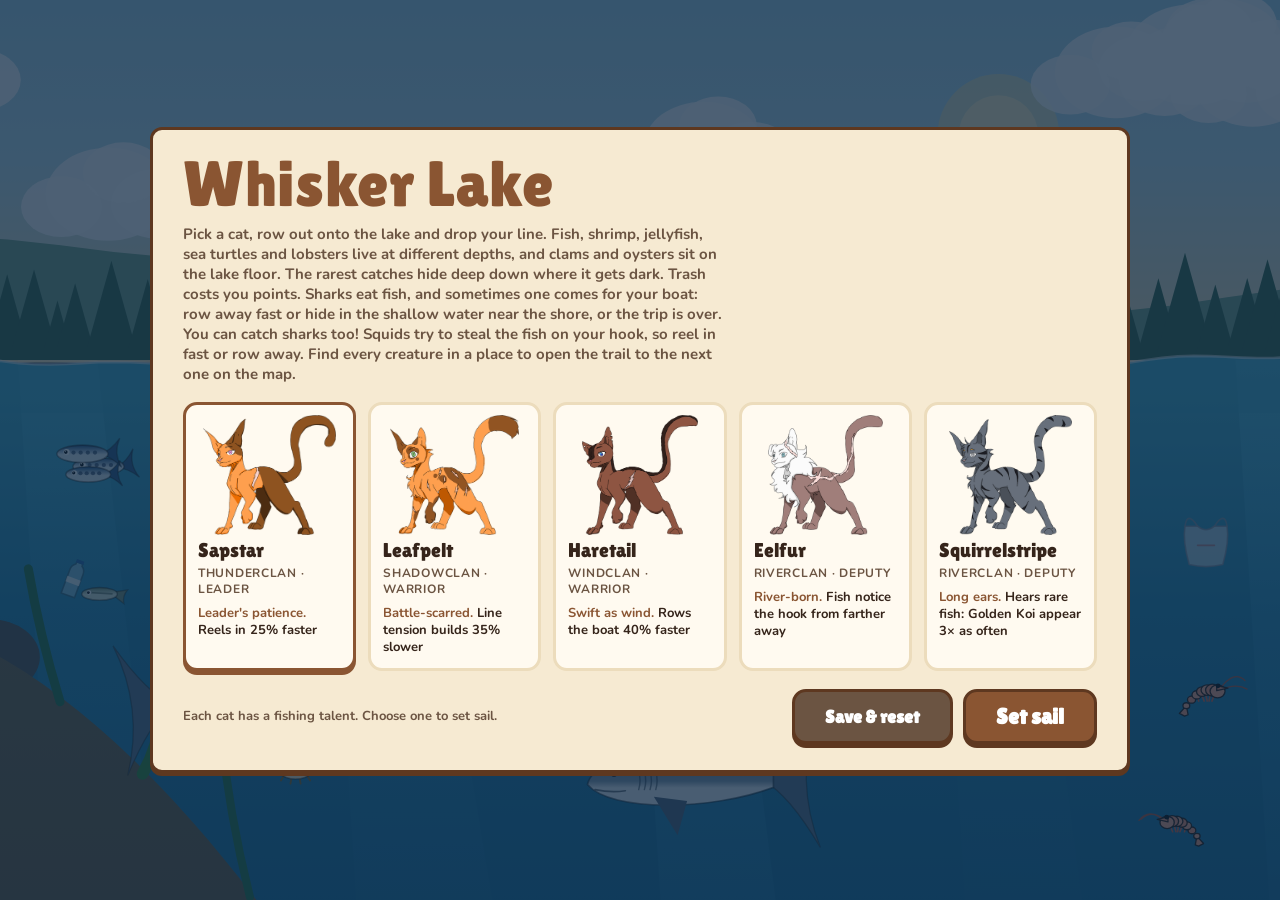
==== index.html @ 0ad55c44 "Add files via upload" ====
<!doctype html>
<html lang="en">
<head>
<meta charset="utf-8">
<meta name="viewport" content="width=device-width,initial-scale=1,viewport-fit=cover">
<title>Whisker Lake</title>
<link rel="preconnect" href="https://fonts.googleapis.com">
<link rel="stylesheet" href="https://fonts.googleapis.com/css2?family=Lilita+One&family=Nunito:wght@600;700;800&display=swap">
<link rel="stylesheet" href="styles.css?v=2026-10-06b">
</head>
<body>
<div id="app">
  <canvas id="cv" aria-label="Fishing lake"></canvas>

  <div id="hud" hidden>
    <div class="hud-left plate"><img id="hudCat" alt=""><div><b id="hudName">Cat</b><span id="hudPerk"></span></div></div>
    <div class="hud-right">
      <div class="stat plate"><small>Score</small><b id="score">0</b></div>
      <div class="stat plate"><small>Depth</small><b id="depth">0 m</b></div>
      <button class="hbtn plate" id="mapBtn">Map</button>
      <button class="hbtn plate" id="dexBtn">Fish log <span id="dexCount">0/15</span></button>
      <button class="hbtn plate" id="saveBtn">Menu</button>
    </div>
  </div>

  <div id="fight" class="plate" hidden>
    <div class="fight-label"><span id="fightName">Fish</span><span id="fightState">Reel!</span></div>
    <div class="bar"><i id="tensionFill"></i></div>
  </div>

  <div id="help" hidden><kbd>←</kbd><kbd>→</kbd> row the boat · <kbd>↓</kbd> drop line · <kbd>↑</kbd> or <kbd>Space</kbd> reel in · reel when the fish is tired, wait when it thrashes · steer clear of trash · <span id="helpArea"></span></div>

  <div id="touch" hidden>
    <div class="grp"><button data-k="left" aria-label="Row left">◀</button><button data-k="right" aria-label="Row right">▶</button></div>
    <div class="grp"><button data-k="down">Drop</button><button data-k="up">Reel</button></div>
  </div>

  <div id="toast"></div>
  <div id="catchCard" class="plate" hidden></div>

  <div id="select" class="screen">
    <div class="sheet plate">
      <h1>Whisker Lake</h1>
      <p class="lede">Pick a cat, row out onto the lake and drop your line. Fish, shrimp, jellyfish, sea turtles and lobsters live at different depths, and clams and oysters sit on the lake floor. The rarest catches hide deep down where it gets dark. Trash costs you points. Sharks eat fish, and sometimes one comes for your boat: row away fast or hide in the shallow water near the shore, or the trip is over. You can catch sharks too! Squids try to steal the fish on your hook, so reel in fast or row away. Find every creature in a place to open the trail to the next one on the map.</p>
      <div class="cats" id="cats"></div>
      <div class="row">
        <p id="pickNote">Each cat has a fishing talent. Choose one to set sail.</p>
        <div style="display:flex;gap:10px;flex-wrap:wrap"><button class="go" id="selSaveBtn" style="background:var(--ink-soft);font-size:18px">Save &amp; reset</button><button class="go" id="startBtn">Set sail</button></div>
      </div>
    </div>
  </div>

  <div id="over" class="screen" hidden>
    <div class="sheet plate" style="width:min(520px,100%);text-align:center">
      <h2 style="font-size:40px" id="overTitle">Chomp!</h2>
      <p class="lede" id="overText" style="margin-inline:auto"></p>
      <div class="row" style="justify-content:center">
        <button class="go" id="againBtn">Try again</button>
        <button class="go" id="overCatBtn" style="background:var(--ink-soft)">Pick a cat</button>
      </div>
    </div>
  </div>

  <div id="saves" class="screen" hidden>
    <div class="sheet plate" style="width:min(620px,100%)">
      <div class="dexhead"><h2>Menu</h2><button class="go" id="savesClose" style="font-size:18px;padding:8px 20px">Back</button></div>
      <div class="saverow" style="flex-wrap:wrap;margin-top:10px"><button class="go small" id="soundBtn">Sound on</button><button class="go small" id="musicBtn">Music on</button><button class="go small" id="catBtn" style="background:var(--ink-soft)">Switch cat</button></div>
      <p class="lede" style="margin-bottom:10px">Your progress saves by itself on this device: your fish log, best score, this trip's score and your cat. Come back any time and keep fishing.</p>
      <h3 class="junkhead" style="margin-top:8px">Save code</h3>
      <p style="margin:4px 0 8px;font-size:13px;color:var(--ink-soft)">Copy this code to keep a backup or to move your progress to another phone or computer.</p>
      <div class="saverow"><input id="saveCode" readonly aria-label="Your save code"><button class="go small" id="copyBtn">Copy</button></div>
      <h3 class="junkhead">Load a save code</h3>
      <p style="margin:4px 0 8px;font-size:13px;color:var(--ink-soft)">Paste a code from another device. It replaces the progress on this device.</p>
      <div class="saverow"><input id="loadCode" placeholder="WL1-…" aria-label="Save code to load" autocomplete="off" spellcheck="false"><button class="go small" id="loadBtn">Load</button></div>
      <p id="saveMsg" role="status" style="min-height:20px;margin:8px 0 0;font-size:14px"></p>
      <h3 class="junkhead">Start over</h3>
      <div class="saverow" style="flex-wrap:wrap">
        <button class="go small" id="restartBtn" style="background:var(--ink-soft)">Restart trip</button>
        <button class="go small" id="resetBtn" style="background:var(--bad)">Reset everything</button>
      </div>
      <p style="margin:6px 0 0;font-size:13px;color:var(--ink-soft)"><b>Restart trip</b> sets this trip's score back to 0 and keeps your fish log and best score. <b>Reset everything</b> erases all progress on this device.</p>
    </div>
  </div>

  <div id="map" class="screen" hidden>
    <div class="sheet plate" style="width:min(980px,100%)">
      <div class="dexhead"><h2>Map</h2><button class="go" id="mapClose" style="font-size:18px;padding:8px 20px">Back</button></div>
      <div class="mapwrap" id="mapWrap"><img id="mapImg" alt="Map of Whiskers Lake and the rivers, lakes and cave around it"><svg id="mapPath" viewBox="0 0 100 75" preserveAspectRatio="none" aria-hidden="true"></svg></div>
      <div class="mapinfo"><div><b id="mapName"></b><p id="mapText"></p></div><button class="go" id="mapGo">Travel here</button></div>
    </div>
  </div>

  <div id="win" class="screen" hidden>
    <div class="sheet plate" style="width:min(560px,100%);text-align:center">
      <h2 style="font-size:40px">Legend of the lakes!</h2>
      <p class="lede" id="winText" style="margin-inline:auto"></p>
      <button class="go" id="winBtn">Keep fishing</button>
    </div>
  </div>

  <div id="dex" class="screen" hidden>
    <div class="sheet plate">
      <div class="dexhead"><h2>Fish log</h2><button class="go" id="dexClose" style="font-size:18px;padding:8px 20px">Back to the lake</button></div>
      <p class="lede" id="dexSummary" style="margin-bottom:0"></p>
      <div id="dexGrid"></div>
      <h3 class="junkhead">Trash in the lake <span>Avoid it: each piece costs points</span></h3>
      <div class="dexgrid" id="junkGrid"></div>
    </div>
  </div>
</div>

<!-- When you upload changed files, change the version (both places) so browsers fetch the new ones -->
<script src="js/loader.js?v=2026-10-06b"></script>
</body>
</html>
---- styles.css ----
/* Layout: full-screen canvas lake; parchment-and-wood UI panels float over it. Single storybook look (one theme by design). */
:root{
  --parchment:#f6ead2; --parchment-2:#ecdcbc; --ink:#35241a; --ink-soft:#6b5442;
  --wood:#8a5532; --wood-dark:#5e3820; --lake:#1f6f99; --deep:#0a2440;
  --good:#3f9b5a; --warn:#e2a020; --bad:#d2483a;
  --display:"Lilita One","Trebuchet MS",system-ui,sans-serif;
  --body:"Nunito",system-ui,-apple-system,"Segoe UI",sans-serif;
  color-scheme:light;
}
html{height:100%;box-sizing:border-box}
*,*::before,*::after{box-sizing:inherit}
body{height:100%;margin:0;overflow:hidden;background:var(--deep);color:var(--ink);font-family:var(--body);font-weight:700}
#app{position:relative;width:100%;height:100%;overflow:hidden;user-select:none;-webkit-user-select:none;touch-action:none}
canvas{display:block;width:100%;height:100%}
[hidden]{display:none!important}
button{font:inherit;cursor:pointer}
button:focus-visible{outline:3px solid #ffd76a;outline-offset:2px}

/* HUD */
#hud{position:absolute;inset:0 0 auto 0;display:flex;flex-wrap:wrap;gap:8px;align-items:flex-start;justify-content:space-between;padding:10px 12px;pointer-events:none}
#hud>*{pointer-events:auto}
.plate{background:var(--parchment);border:3px solid var(--wood-dark);border-radius:12px;box-shadow:0 3px 0 var(--wood-dark)}
.hud-left{display:flex;align-items:center;gap:8px;padding:4px 12px 4px 4px}
.hud-left img{width:52px;height:46px;object-fit:contain}
.hud-left b{display:block;font-family:var(--display);font-weight:400;font-size:18px;line-height:1}
.hud-left span{font-size:12px;color:var(--ink-soft)}
.hud-right{display:flex;gap:6px;align-items:stretch;flex-wrap:wrap;justify-content:flex-end}
.stat{padding:3px 12px;text-align:center;min-width:72px}
.stat small{display:block;font-size:11px;letter-spacing:.06em;text-transform:uppercase;color:var(--ink-soft)}
.stat b{font-family:var(--display);font-weight:400;font-size:20px;font-variant-numeric:tabular-nums}
.hbtn{padding:4px 12px;color:var(--ink);font-size:13px}
.hbtn:hover{background:var(--parchment-2)}
#fight{position:absolute;left:50%;bottom:calc(64px + env(safe-area-inset-bottom,0px));transform:translateX(-50%);width:min(340px,86vw);padding:8px 12px;pointer-events:none}
.fight-label{display:flex;justify-content:space-between;gap:8px;font-size:13px;margin-bottom:6px}
#fightName{font-family:var(--display);font-weight:400;font-size:16px}
#fightState{font-weight:800}
.bar{height:14px;border-radius:8px;background:#d9c7a3;border:2px solid var(--wood-dark);overflow:hidden}
.bar i{display:block;height:100%;width:0;background:var(--good);transition:background .15s}
#help{position:absolute;left:12px;bottom:12px;padding:6px 12px;font-size:12px;color:var(--ink-soft);background:rgba(246,234,210,.85);border-radius:10px;pointer-events:none}
#help kbd{font-family:var(--body);background:var(--parchment-2);border:1px solid var(--ink-soft);border-radius:4px;padding:0 5px;color:var(--ink)}

/* touch */
#touch{position:absolute;inset:auto 0 0 0;display:none;justify-content:space-between;padding:0 14px calc(14px + env(safe-area-inset-bottom,0px));pointer-events:none}
#touch .grp{display:flex;gap:10px;pointer-events:auto}
#touch button{width:68px;height:62px;border-radius:16px;background:rgba(246,234,210,.9);border:3px solid var(--wood-dark);color:var(--ink);font-family:var(--display);font-size:15px;box-shadow:0 3px 0 var(--wood-dark)}
#touch button.on{transform:translateY(2px);box-shadow:0 1px 0 var(--wood-dark);background:var(--parchment-2)}
@media (pointer:coarse){#touch{display:flex}#help{display:none}#fight{bottom:calc(92px + env(safe-area-inset-bottom,0px))}}

/* toast + catch card */
#toast{position:absolute;left:50%;top:40%;transform:translate(-50%,-50%);font-family:var(--display);font-size:clamp(22px,4vw,34px);color:#fff;text-shadow:0 3px 0 var(--wood-dark),0 0 12px rgba(0,0,0,.4);pointer-events:none;opacity:0;transition:opacity .25s;text-align:center;white-space:nowrap}
#toast.show{opacity:1}
#catchCard{position:absolute;right:14px;top:84px;width:220px;padding:10px 12px 12px;text-align:center;pointer-events:none;animation:pop .35s ease-out}
#catchCard canvas{width:180px;height:90px;margin:0 auto}
#catchCard .new{display:inline-block;background:var(--bad);color:#fff;border-radius:6px;padding:1px 8px;font-size:12px;letter-spacing:.06em;text-transform:uppercase}
#catchCard h3{margin:2px 0 0;font-family:var(--display);font-weight:400;font-size:22px}
#catchCard p{margin:2px 0 0;font-size:13px;color:var(--ink-soft)}
@keyframes pop{from{transform:scale(.7);opacity:0}to{transform:scale(1);opacity:1}}

/* screens */
.screen{position:absolute;inset:0;overflow:auto;background:rgba(10,36,64,.72);padding-block:24px;padding-inline:16px;display:flex;justify-content:center;align-items:flex-start}
.sheet{width:min(980px,100%);margin:auto 0;padding:22px clamp(14px,3vw,30px) 26px}
.sheet h1{margin:0;font-family:var(--display);font-weight:400;font-size:clamp(38px,7vw,64px);line-height:1;color:var(--wood);text-wrap:balance;letter-spacing:.01em}
.sheet h2{margin:0;font-family:var(--display);font-weight:400;font-size:28px;color:var(--wood)}
.lede{margin:8px 0 18px;color:var(--ink-soft);max-width:60ch;font-size:15px}
.cats{display:grid;grid-template-columns:repeat(auto-fill,minmax(160px,1fr));gap:12px}
.catcard{display:flex;flex-direction:column;gap:4px;text-align:left;padding:10px 12px 12px;background:#fffaf0;border:3px solid var(--parchment-2);border-radius:14px;color:var(--ink);transition:transform .12s,border-color .12s}
.catcard:hover{transform:translateY(-3px)}
.catcard[aria-pressed="true"]{border-color:var(--wood);box-shadow:0 4px 0 var(--wood)}
.catcard img{width:100%;height:120px;object-fit:contain}
.catcard b{font-family:var(--display);font-weight:400;font-size:20px;line-height:1.1}
.catcard .clan{font-size:12px;letter-spacing:.06em;text-transform:uppercase;color:var(--ink-soft)}
.catcard .perk{margin-top:4px;font-size:13px;line-height:1.3}
.catcard .perk em{font-style:normal;color:var(--wood)}
.row{display:flex;flex-wrap:wrap;gap:12px;align-items:center;justify-content:space-between;margin-top:18px}
.row p{margin:0;font-size:13px;color:var(--ink-soft);max-width:52ch}
.go{padding:12px 30px;font-family:var(--display);font-size:22px;color:#fff;background:var(--wood);border:3px solid var(--wood-dark);border-radius:14px;box-shadow:0 4px 0 var(--wood-dark)}
.go:active{transform:translateY(2px);box-shadow:0 2px 0 var(--wood-dark)}
.dexgrid{display:grid;grid-template-columns:repeat(auto-fill,minmax(150px,1fr));gap:10px;margin-top:14px}
.dexitem{background:#fffaf0;border:2px solid var(--parchment-2);border-radius:12px;padding:8px 10px;font-size:13px}
.dexitem canvas{width:100%;height:64px;display:block}
.dexitem b{display:block;font-family:var(--display);font-weight:400;font-size:17px}
.dexitem span{color:var(--ink-soft);font-variant-numeric:tabular-nums}
.junkhead{margin:22px 0 0;font-family:var(--display);font-weight:400;font-size:20px;color:var(--ink-soft);display:flex;flex-wrap:wrap;gap:4px 10px;align-items:baseline}
.junkhead span{font-family:var(--body);font-size:13px;font-weight:700}
.dexitem.trash{background:#f1ece2}
.mapwrap{position:relative;margin-top:12px;border-radius:12px;overflow:hidden;border:3px solid var(--wood-dark);aspect-ratio:4/3;background:#3d6b4f}
.mapwrap img{width:100%;height:100%;display:block;object-fit:cover}
.mapwrap svg{position:absolute;inset:0;width:100%;height:100%;pointer-events:none}
.pin{position:absolute;transform:translate(-50%,-50%);width:44px;height:44px;border-radius:50%;border:3px solid var(--wood-dark);background:var(--parchment);font-family:var(--display);font-size:20px;color:var(--ink);display:grid;place-items:center;box-shadow:0 3px 0 var(--wood-dark);padding:0}
.pin.locked{background:#a89d8c;color:#5a4f42}
.pin.locked::before{content:'';position:absolute;right:-6px;top:-6px;width:16px;height:16px;border-radius:4px;background:var(--wood-dark)}
.pin.done{background:#ffd76a}
.pin.here::after{content:'';position:absolute;inset:-10px;border-radius:50%;border:3px solid #fff;animation:ping 1.4s ease-out infinite}
.pin[aria-pressed="true"]{outline:4px solid #fff;outline-offset:2px}
@media (max-width:600px){.pin{width:30px;height:30px;font-size:15px;border-width:2px}}
@keyframes ping{from{transform:scale(.8);opacity:1}to{transform:scale(1.35);opacity:0}}
.mapinfo{display:flex;gap:12px;align-items:center;justify-content:space-between;margin-top:12px;flex-wrap:wrap}
.mapinfo b{font-family:var(--display);font-weight:400;font-size:22px}
.mapinfo p{margin:2px 0 0;font-size:14px;color:var(--ink-soft);max-width:62ch}
.go:disabled{opacity:.55;cursor:default}
.hbtn.new{background:#ffd76a;animation:pulse 1.2s ease-in-out infinite}
@keyframes pulse{50%{transform:scale(1.08)}}
.saverow{display:flex;gap:8px;align-items:center}
.saverow input{flex:1;min-width:0;font:600 14px var(--body);padding:10px 12px;border:2px solid var(--wood-dark);border-radius:10px;background:#fffaf0;color:var(--ink)}
.go.small{font-size:17px;padding:8px 16px}
.dexhead{display:flex;justify-content:space-between;align-items:center;gap:10px;flex-wrap:wrap}
@media (prefers-reduced-motion:reduce){*{animation:none!important;transition:none!important}}
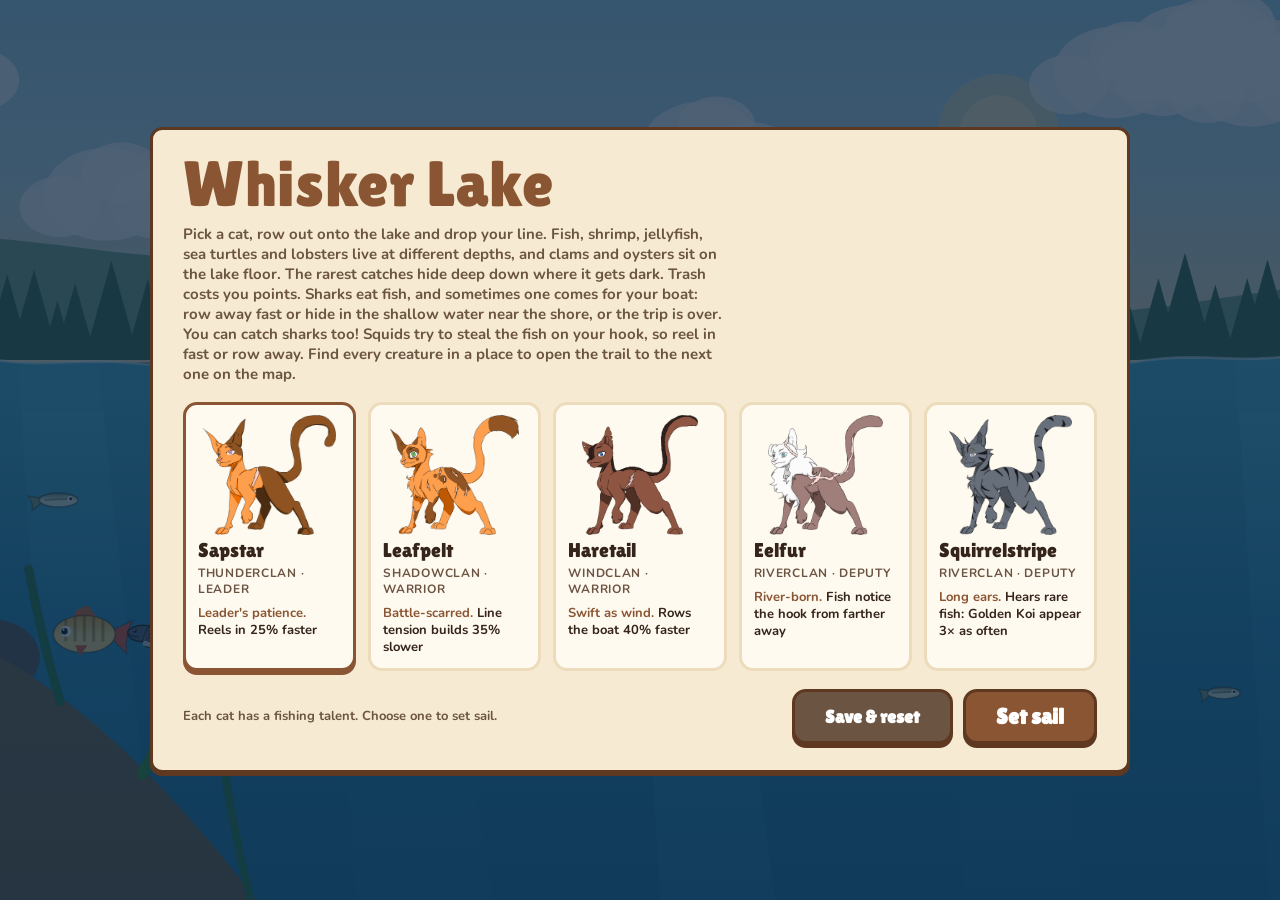
==== commit 9b223a58: "Add files via upload" ====
--- a/index.html
+++ b/index.html
@@ -6,7 +6,7 @@
 <title>Whisker Lake</title>
 <link rel="preconnect" href="https://fonts.googleapis.com">
 <link rel="stylesheet" href="https://fonts.googleapis.com/css2?family=Lilita+One&family=Nunito:wght@600;700;800&display=swap">
-<link rel="stylesheet" href="styles.css?v=2026-10-06b">
+<link rel="stylesheet" href="styles.css?v=2026-10-06e">
 </head>
 <body>
 <div id="app">
@@ -110,6 +110,6 @@
 </div>
 
 <!-- When you upload changed files, change the version (both places) so browsers fetch the new ones -->
-<script src="js/loader.js?v=2026-10-06b"></script>
+<script src="js/loader.js?v=2026-10-06e"></script>
 </body>
 </html>
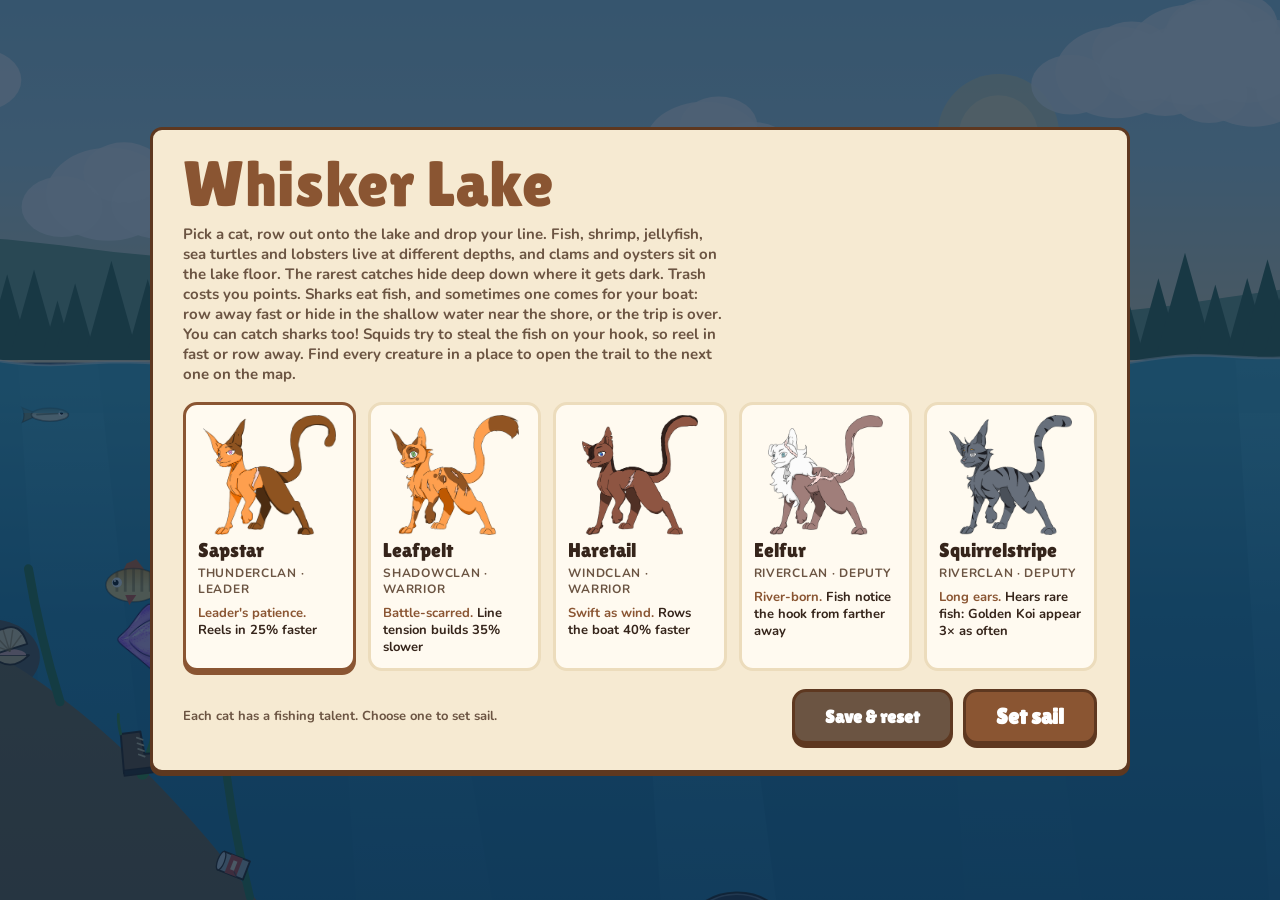
==== commit 4b288edd: "Add files via upload" ====
--- a/index.html
+++ b/index.html
@@ -6,7 +6,7 @@
 <title>Whisker Lake</title>
 <link rel="preconnect" href="https://fonts.googleapis.com">
 <link rel="stylesheet" href="https://fonts.googleapis.com/css2?family=Lilita+One&family=Nunito:wght@600;700;800&display=swap">
-<link rel="stylesheet" href="styles.css?v=2026-10-06e">
+<link rel="stylesheet" href="styles.css?v=2026-10-06g">
 </head>
 <body>
 <div id="app">
@@ -35,6 +35,7 @@
     <div class="grp"><button data-k="down">Drop</button><button data-k="up">Reel</button></div>
   </div>
 
+  <button id="bustBtn" class="go" hidden>Bust rock</button>
   <div id="toast"></div>
   <div id="catchCard" class="plate" hidden></div>
 
@@ -110,6 +111,6 @@
 </div>
 
 <!-- When you upload changed files, change the version (both places) so browsers fetch the new ones -->
-<script src="js/loader.js?v=2026-10-06e"></script>
+<script src="js/loader.js?v=2026-10-06g"></script>
 </body>
 </html>
--- a/styles.css
+++ b/styles.css
@@ -105,3 +105,9 @@
 .go.small{font-size:17px;padding:8px 16px}
 .dexhead{display:flex;justify-content:space-between;align-items:center;gap:10px;flex-wrap:wrap}
 @media (prefers-reduced-motion:reduce){*{animation:none!important;transition:none!important}}
+
+/* rock-buster button (the Luminous Cave) */
+#bustBtn{position:absolute;left:50%;transform:translateX(-50%);bottom:64px;z-index:6;font-size:20px;padding:10px 26px;background:#7a5cc8;box-shadow:0 0 0 3px rgba(255,255,255,.35),0 6px 18px rgba(0,0,0,.35);animation:bustPulse 1.2s ease-in-out infinite}
+#bustBtn[hidden]{display:none}
+@keyframes bustPulse{50%{box-shadow:0 0 0 6px rgba(190,170,255,.45),0 6px 18px rgba(0,0,0,.35)}}
+@media (pointer:coarse){#bustBtn{bottom:calc(92px + env(safe-area-inset-bottom,0px))}}
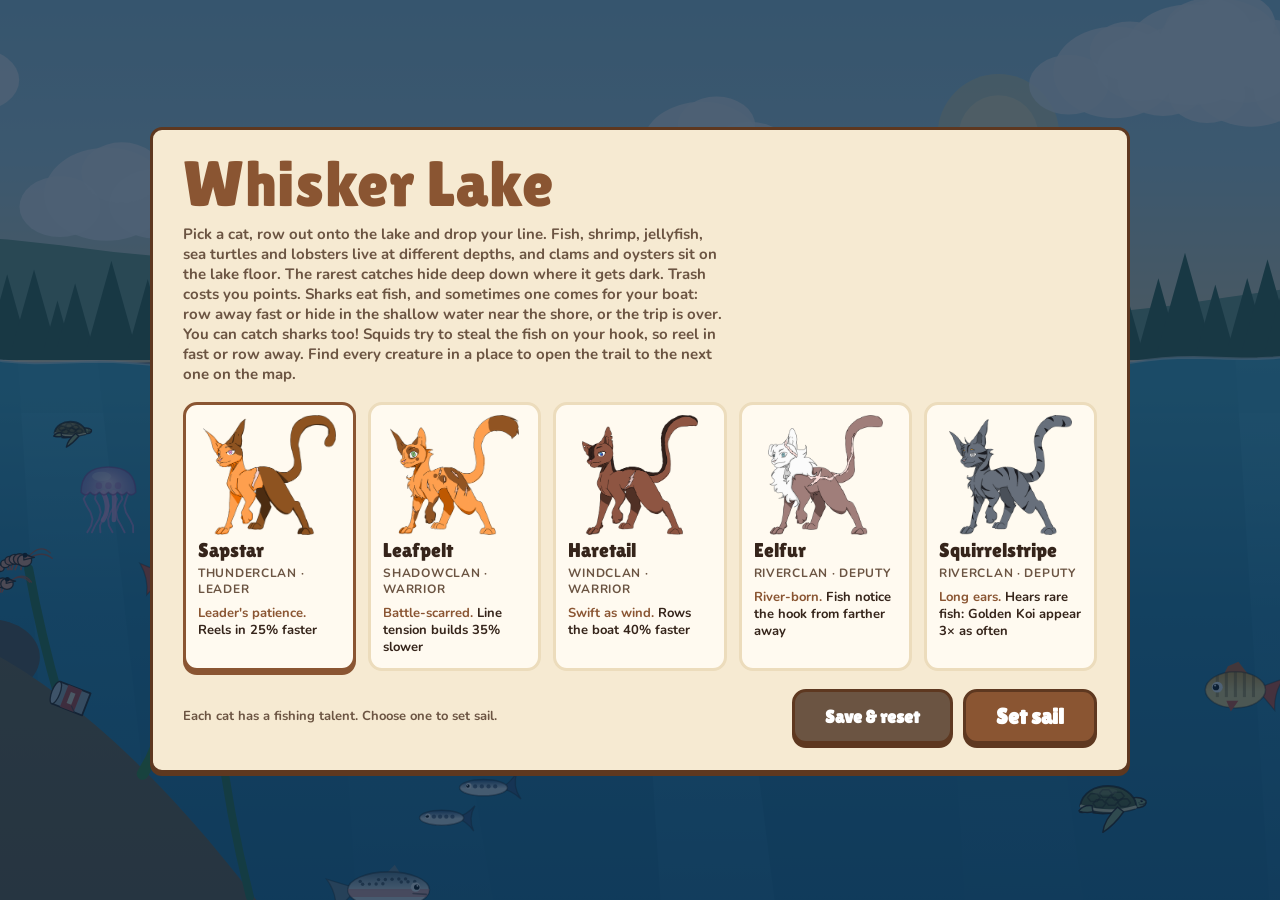
==== commit bdd465dd: "Add files via upload" ====
--- a/index.html
+++ b/index.html
@@ -6,7 +6,7 @@
 <title>Whisker Lake</title>
 <link rel="preconnect" href="https://fonts.googleapis.com">
 <link rel="stylesheet" href="https://fonts.googleapis.com/css2?family=Lilita+One&family=Nunito:wght@600;700;800&display=swap">
-<link rel="stylesheet" href="styles.css?v=2026-10-06g">
+<link rel="stylesheet" href="styles.css?v=2026-10-06h">
 </head>
 <body>
 <div id="app">
@@ -111,6 +111,6 @@
 </div>
 
 <!-- When you upload changed files, change the version (both places) so browsers fetch the new ones -->
-<script src="js/loader.js?v=2026-10-06g"></script>
+<script src="js/loader.js?v=2026-10-06h"></script>
 </body>
 </html>
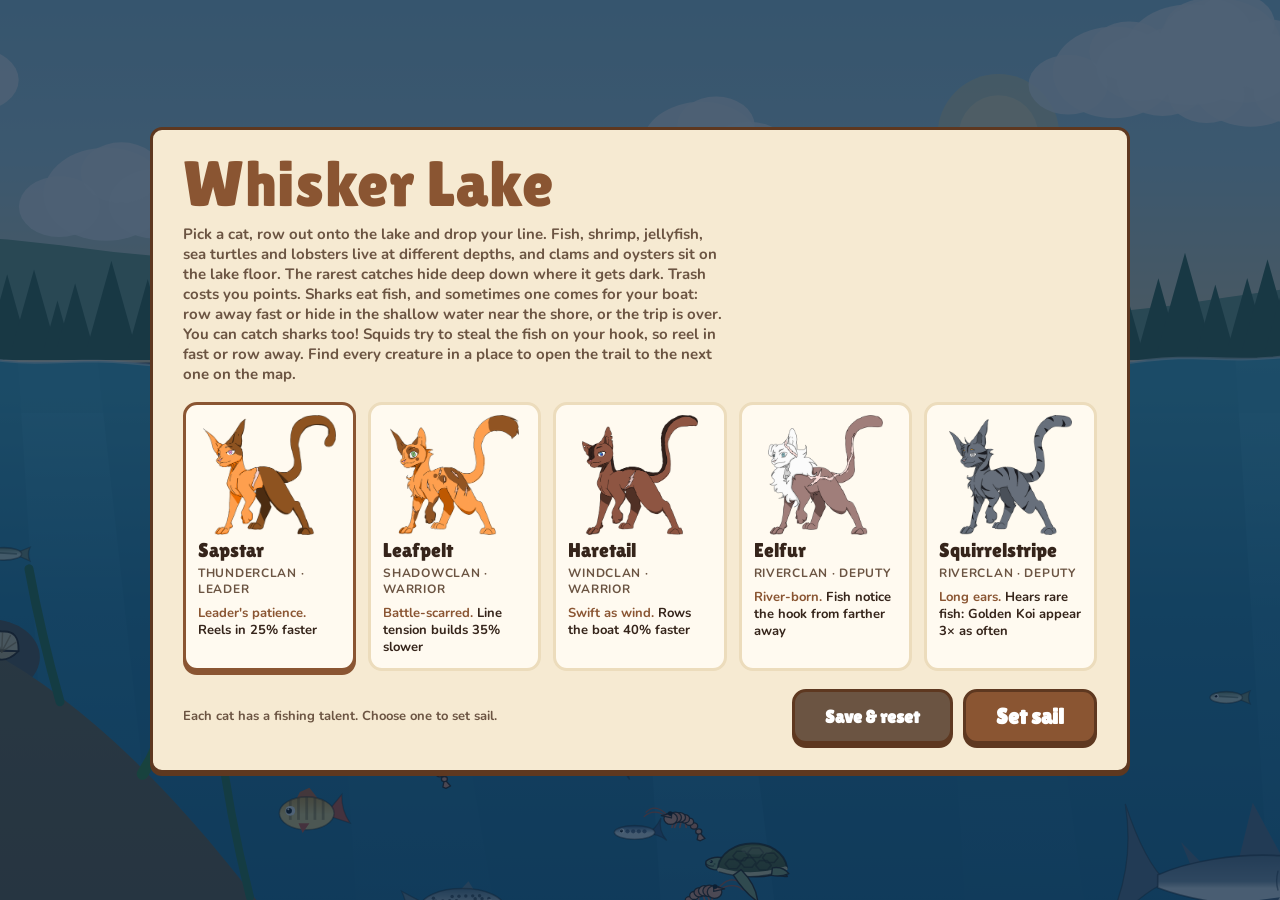
==== commit 04b9e7e9: "Add files via upload" ====
--- a/index.html
+++ b/index.html
@@ -6,7 +6,7 @@
 <title>Whisker Lake</title>
 <link rel="preconnect" href="https://fonts.googleapis.com">
 <link rel="stylesheet" href="https://fonts.googleapis.com/css2?family=Lilita+One&family=Nunito:wght@600;700;800&display=swap">
-<link rel="stylesheet" href="styles.css?v=2026-10-06h">
+<link rel="stylesheet" href="styles.css?v=2026-10-07g">
 </head>
 <body>
 <div id="app">
@@ -111,6 +111,6 @@
 </div>
 
 <!-- When you upload changed files, change the version (both places) so browsers fetch the new ones -->
-<script src="js/loader.js?v=2026-10-06h"></script>
+<script src="js/loader.js?v=2026-10-07g"></script>
 </body>
 </html>
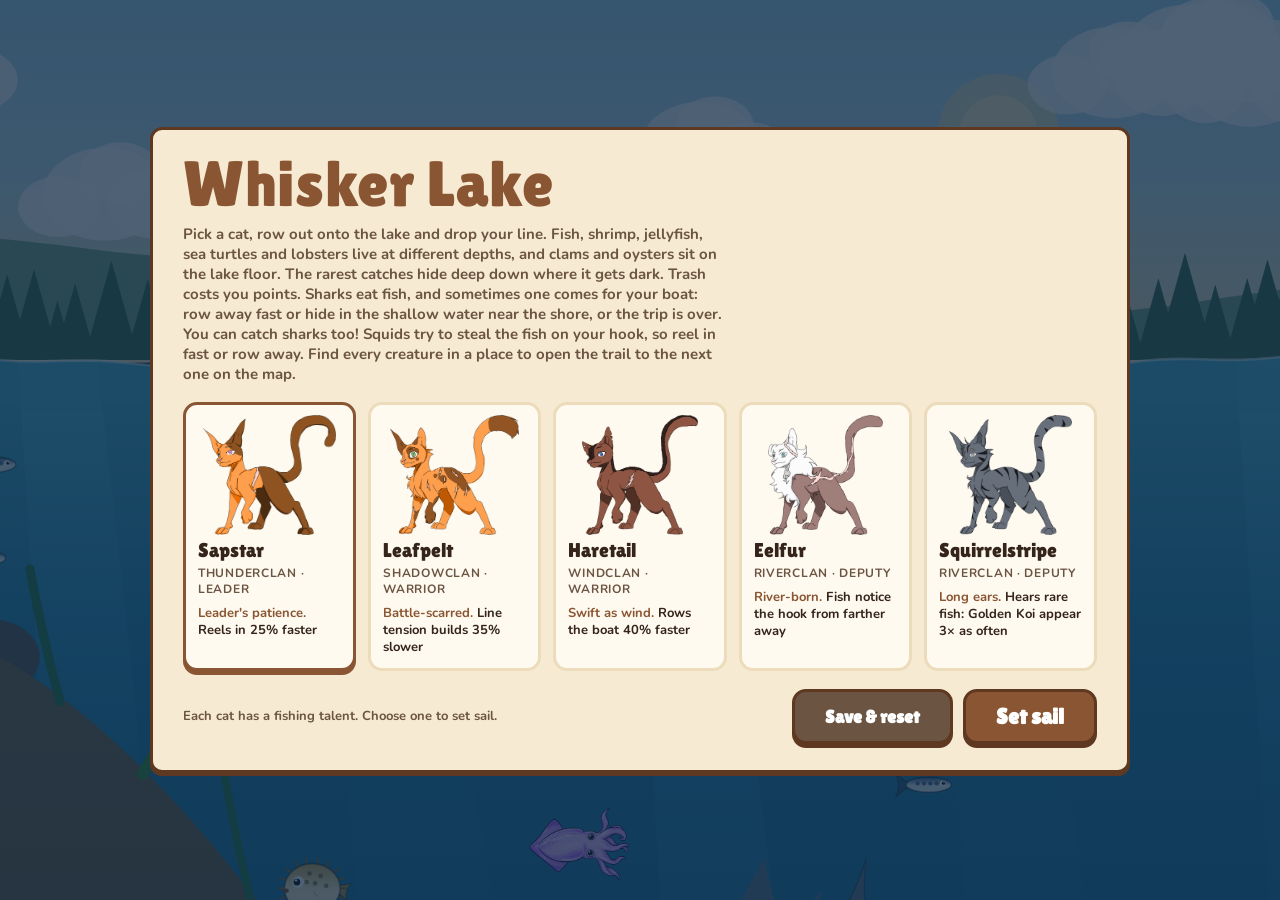
==== commit a2bb53e8: "Add files via upload" ====
--- a/index.html
+++ b/index.html
@@ -6,7 +6,7 @@
 <title>Whisker Lake</title>
 <link rel="preconnect" href="https://fonts.googleapis.com">
 <link rel="stylesheet" href="https://fonts.googleapis.com/css2?family=Lilita+One&family=Nunito:wght@600;700;800&display=swap">
-<link rel="stylesheet" href="styles.css?v=2026-10-07g">
+<link rel="stylesheet" href="styles.css?v=2026-10-08b">
 </head>
 <body>
 <div id="app">
@@ -111,6 +111,6 @@
 </div>
 
 <!-- When you upload changed files, change the version (both places) so browsers fetch the new ones -->
-<script src="js/loader.js?v=2026-10-07g"></script>
+<script src="js/loader.js?v=2026-10-08b"></script>
 </body>
 </html>
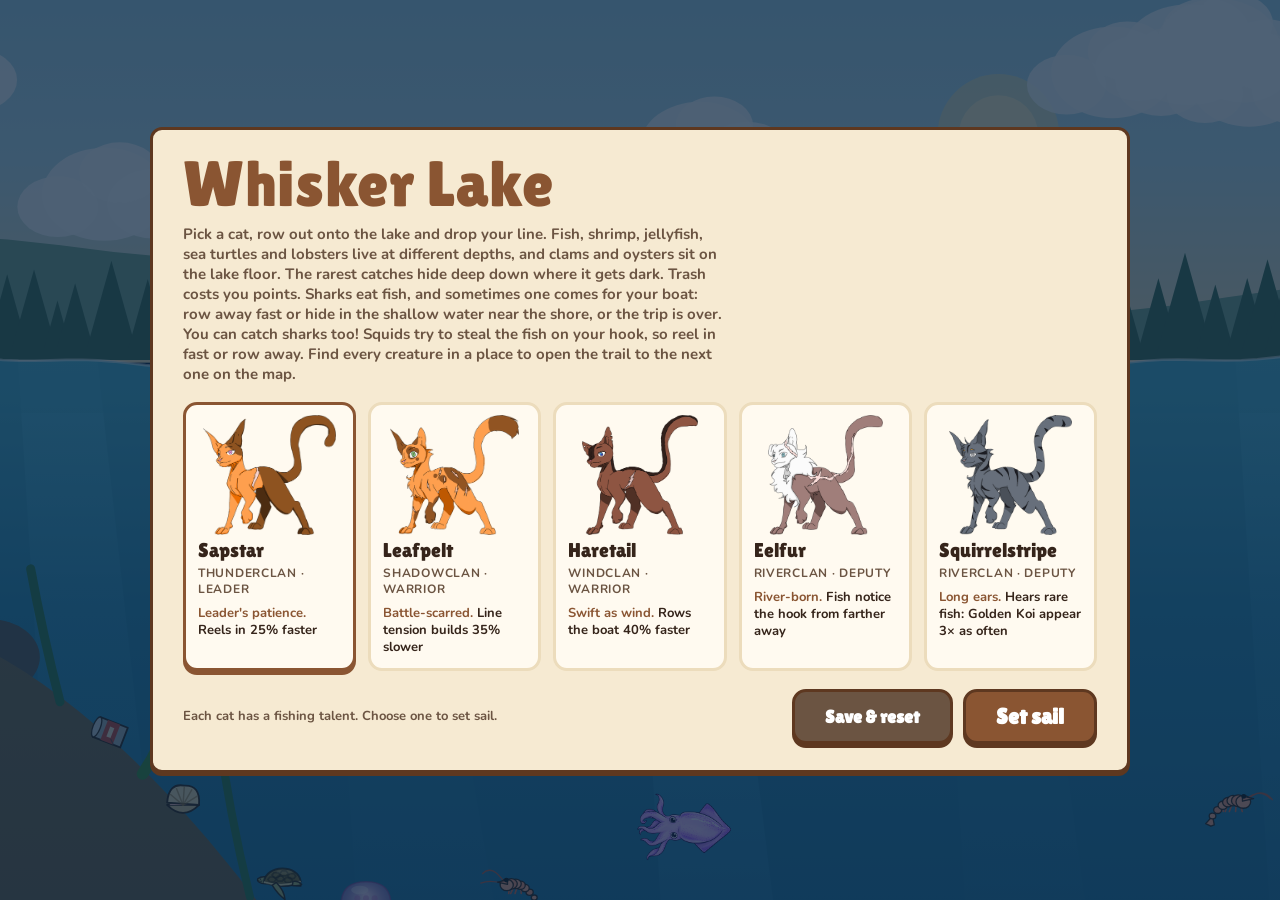
==== commit c5ede59a: "Add files via upload" ====
--- a/index.html
+++ b/index.html
@@ -6,7 +6,7 @@
 <title>Whisker Lake</title>
 <link rel="preconnect" href="https://fonts.googleapis.com">
 <link rel="stylesheet" href="https://fonts.googleapis.com/css2?family=Lilita+One&family=Nunito:wght@600;700;800&display=swap">
-<link rel="stylesheet" href="styles.css?v=2026-10-08b">
+<link rel="stylesheet" href="styles.css?v=2026-10-08d">
 </head>
 <body>
 <div id="app">
@@ -111,6 +111,6 @@
 </div>
 
 <!-- When you upload changed files, change the version (both places) so browsers fetch the new ones -->
-<script src="js/loader.js?v=2026-10-08b"></script>
+<script src="js/loader.js?v=2026-10-08d"></script>
 </body>
 </html>
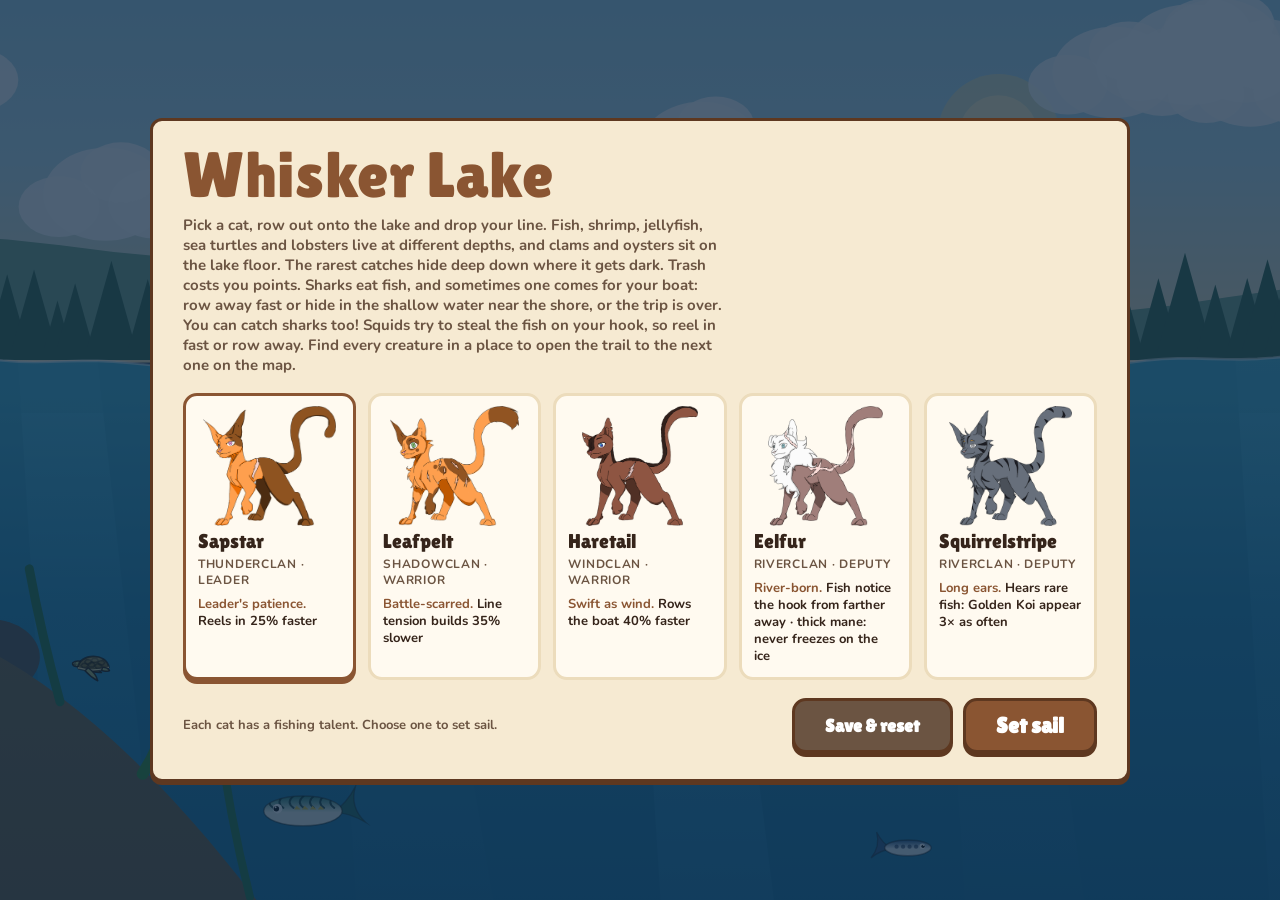
==== commit 5468a49e: "Add files via upload" ====
--- a/index.html
+++ b/index.html
@@ -6,7 +6,7 @@
 <title>Whisker Lake</title>
 <link rel="preconnect" href="https://fonts.googleapis.com">
 <link rel="stylesheet" href="https://fonts.googleapis.com/css2?family=Lilita+One&family=Nunito:wght@600;700;800&display=swap">
-<link rel="stylesheet" href="styles.css?v=2026-10-08d">
+<link rel="stylesheet" href="styles.css?v=2026-10-09c">
 </head>
 <body>
 <div id="app">
@@ -111,6 +111,6 @@
 </div>
 
 <!-- When you upload changed files, change the version (both places) so browsers fetch the new ones -->
-<script src="js/loader.js?v=2026-10-08d"></script>
+<script src="js/loader.js?v=2026-10-09c"></script>
 </body>
 </html>
